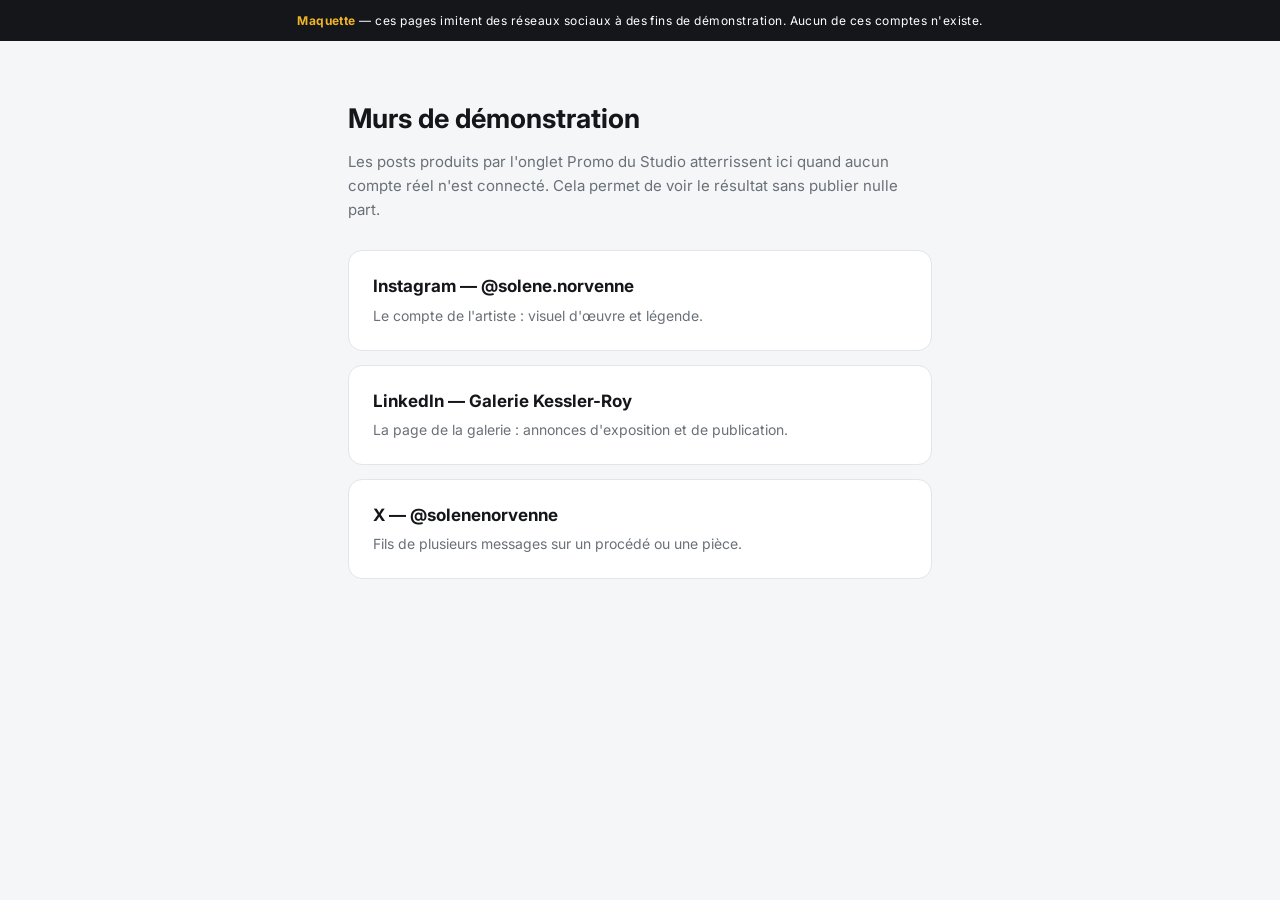
==== index.html @ 0d05a058 "feat: murs de démonstration Instagram, LinkedIn et X pour l'onglet Promo" ====
<!doctype html>
<html lang="fr">
<head>
<meta charset="UTF-8">
<meta name="viewport" content="width=device-width, initial-scale=1.0">
<title>Murs de démonstration — Studio Contenu</title>
<meta name="robots" content="noindex, nofollow">
<link rel="preconnect" href="https://fonts.googleapis.com">
<link href="https://fonts.googleapis.com/css2?family=Inter:wght@300;400;500;600;700&display=swap" rel="stylesheet">
<link rel="stylesheet" href="styles.css">
</head>
<body>

<div class="avis">
  <strong>Maquette</strong> — ces pages imitent des réseaux sociaux à des fins de démonstration.
  Aucun de ces comptes n'existe.
</div>

<div class="sommaire">
  <h1>Murs de démonstration</h1>
  <p>Les posts produits par l'onglet Promo du Studio atterrissent ici quand aucun
    compte réel n'est connecté. Cela permet de voir le résultat sans publier nulle part.</p>

  <a class="carte" href="instagram/">
    <strong>Instagram — @solene.norvenne</strong>
    <span>Le compte de l'artiste : visuel d'œuvre et légende.</span>
  </a>
  <a class="carte" href="linkedin/">
    <strong>LinkedIn — Galerie Kessler-Roy</strong>
    <span>La page de la galerie : annonces d'exposition et de publication.</span>
  </a>
  <a class="carte" href="x/">
    <strong>X — @solenenorvenne</strong>
    <span>Fils de plusieurs messages sur un procédé ou une pièce.</span>
  </a>
</div>

</body>
</html>
---- styles.css ----
:root{
  --ink:#14161a;
  --mut:#6a7078;
  --trait:#e2e5e9;
  --fond:#f4f6f8;
  --insta:#c1387a;
  --li:#1a5f91;
  --x:#14161a;
}

*{box-sizing:border-box}
body{
  margin:0;background:var(--fond);color:var(--ink);
  font-family:'Inter',-apple-system,'Segoe UI',Helvetica,Arial,sans-serif;
  font-size:15px;line-height:1.6;
}
img{max-width:100%;height:auto;display:block}
a{color:inherit}

/* ---------- Bandeau d'honnêteté ---------- */
.avis{
  background:#14161a;color:#fff;font-size:12px;letter-spacing:.04em;
  padding:11px 18px;text-align:center;
}
.avis strong{color:#f0b429}
.avis a{color:#fff}

.page{max-width:620px;margin:0 auto;padding:26px 18px 90px}

/* ---------- En-tête de profil ---------- */
.profil{
  background:#fff;border:1px solid var(--trait);border-radius:14px;
  padding:24px;display:flex;gap:18px;align-items:center;margin-bottom:22px;
}
.avatar{
  width:66px;height:66px;border-radius:50%;flex:0 0 66px;
  background:linear-gradient(135deg,#2b2b28,#6b5637);color:#fff;
  display:flex;align-items:center;justify-content:center;
  font-weight:700;font-size:22px;letter-spacing:.04em;
}
.profil h1{margin:0;font-size:19px;letter-spacing:-.01em}
.profil .handle{margin:2px 0 0;color:var(--mut);font-size:14px}
.profil .stats{margin:8px 0 0;color:var(--mut);font-size:13px}

/* ---------- Onglets réseaux ---------- */
.reseaux{display:flex;gap:8px;margin-bottom:22px;flex-wrap:wrap}
.reseaux a{
  flex:1;text-align:center;text-decoration:none;background:#fff;
  border:1px solid var(--trait);border-radius:10px;padding:11px 8px;
  font-size:13px;font-weight:600;color:var(--mut);
}
.reseaux a:hover{border-color:var(--mut);color:var(--ink)}
.reseaux a[aria-current="page"]{background:var(--ink);color:#fff;border-color:var(--ink)}

/* ---------- Publications ---------- */
.post{
  background:#fff;border:1px solid var(--trait);border-radius:14px;
  overflow:hidden;margin-bottom:18px;
}
.post .tete{display:flex;gap:11px;align-items:center;padding:15px 18px}
.post .tete .mini{
  width:38px;height:38px;border-radius:50%;flex:0 0 38px;
  background:linear-gradient(135deg,#2b2b28,#6b5637);color:#fff;
  display:flex;align-items:center;justify-content:center;font-weight:700;font-size:13px;
}
.post .tete .qui{font-weight:600;font-size:14px;line-height:1.3}
.post .tete .quand{color:var(--mut);font-size:12px}
.post .visuel img{width:100%;border-top:1px solid var(--trait);border-bottom:1px solid var(--trait)}
.post .texte{padding:15px 18px 17px;white-space:pre-wrap;font-size:15px}
.post .lien{
  display:block;margin:0 18px 16px;padding:12px 14px;background:var(--fond);
  border:1px solid var(--trait);border-radius:10px;
  font-size:13px;color:var(--mut);text-decoration:none;word-break:break-all;
}
.post .lien:hover{border-color:var(--mut);color:var(--ink)}
.post .barre{
  display:flex;gap:26px;padding:11px 18px;border-top:1px solid var(--trait);
  color:var(--mut);font-size:13px;
}

.ig .tete .qui,.ig .accent{color:var(--insta)}
.li .tete .qui,.li .accent{color:var(--li)}

.vide{
  background:#fff;border:1px dashed var(--trait);border-radius:14px;
  padding:38px 24px;text-align:center;color:var(--mut);
}

/* ---------- Sommaire ---------- */
.sommaire{max-width:620px;margin:0 auto;padding:56px 18px 90px}
.sommaire h1{font-size:27px;margin:0 0 10px}
.sommaire p{color:var(--mut);margin:0 0 28px}
.sommaire a.carte{
  display:block;background:#fff;border:1px solid var(--trait);border-radius:14px;
  padding:22px 24px;margin-bottom:14px;text-decoration:none;
}
.sommaire a.carte:hover{border-color:var(--mut)}
.sommaire a.carte strong{display:block;font-size:17px;margin-bottom:3px}
.sommaire a.carte span{color:var(--mut);font-size:14px}
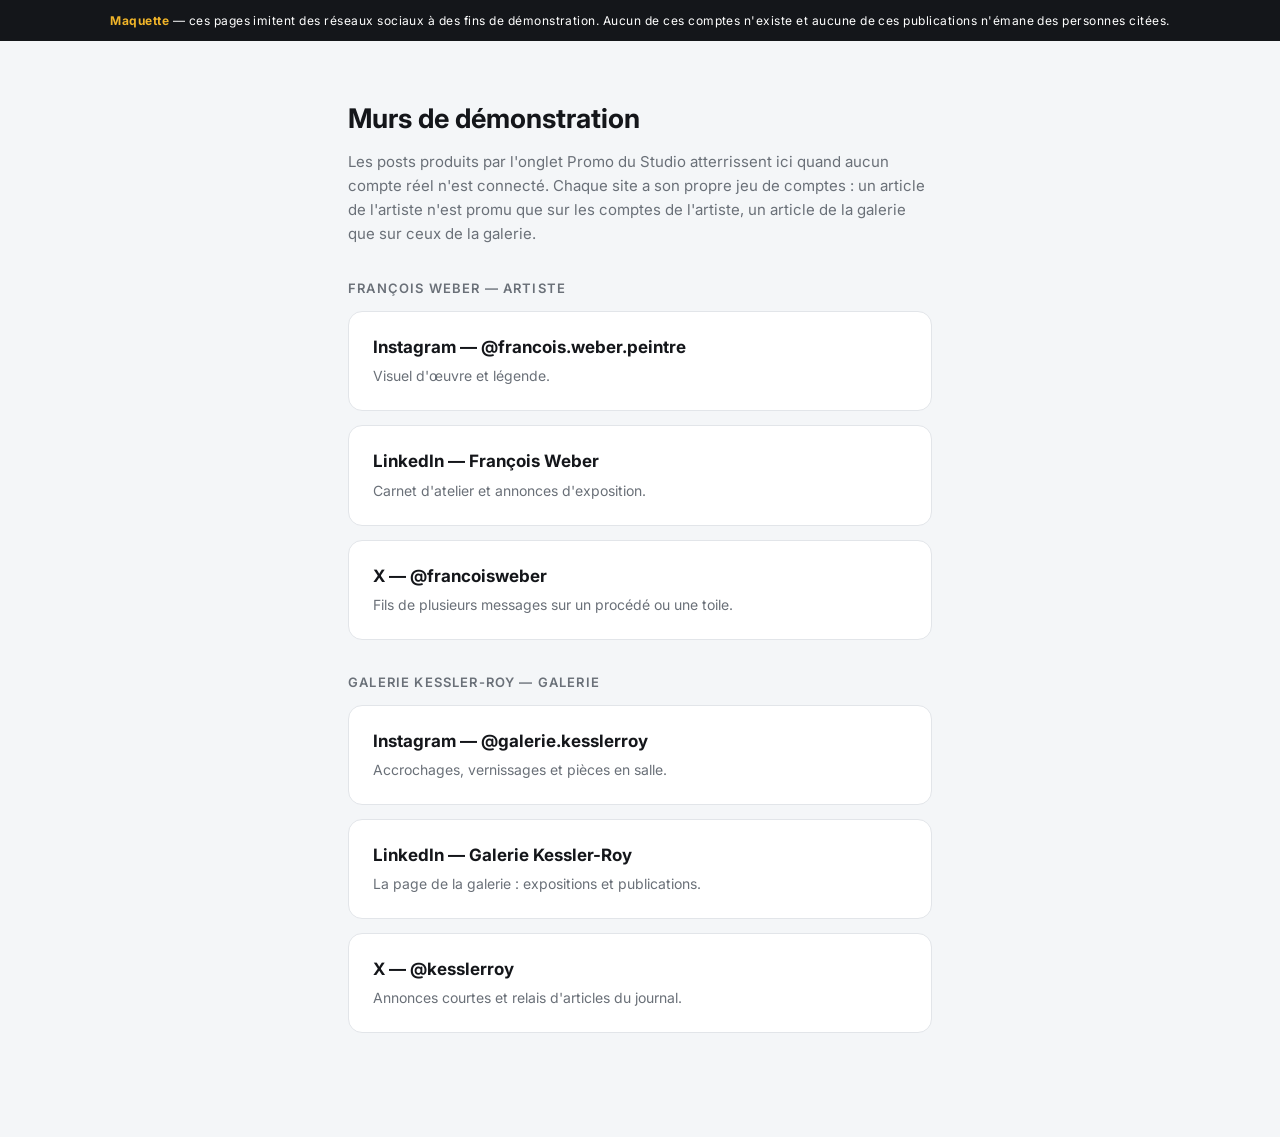
==== commit a287f1ed: "Murs sociaux par site : un jeu Instagram/LinkedIn/X pour l'artiste, un pour la galerie Un article pu" ====
--- a/index.html
+++ b/index.html
@@ -13,25 +13,42 @@
 
 <div class="avis">
   <strong>Maquette</strong> — ces pages imitent des réseaux sociaux à des fins de démonstration.
-  Aucun de ces comptes n'existe.
+  Aucun de ces comptes n'existe et aucune de ces publications n'émane des personnes citées.
 </div>
 
 <div class="sommaire">
   <h1>Murs de démonstration</h1>
   <p>Les posts produits par l'onglet Promo du Studio atterrissent ici quand aucun
-    compte réel n'est connecté. Cela permet de voir le résultat sans publier nulle part.</p>
+    compte réel n'est connecté. Chaque site a son propre jeu de comptes : un article
+    de l'artiste n'est promu que sur les comptes de l'artiste, un article de la galerie
+    que sur ceux de la galerie.</p>
 
-  <a class="carte" href="instagram/">
-    <strong>Instagram — @solene.norvenne</strong>
-    <span>Le compte de l'artiste : visuel d'œuvre et légende.</span>
+  <h2>François Weber — artiste</h2>
+  <a class="carte" href="francois-weber/instagram/">
+    <strong>Instagram — @francois.weber.peintre</strong>
+    <span>Visuel d'œuvre et légende.</span>
   </a>
-  <a class="carte" href="linkedin/">
+  <a class="carte" href="francois-weber/linkedin/">
+    <strong>LinkedIn — François Weber</strong>
+    <span>Carnet d'atelier et annonces d'exposition.</span>
+  </a>
+  <a class="carte" href="francois-weber/x/">
+    <strong>X — @francoisweber</strong>
+    <span>Fils de plusieurs messages sur un procédé ou une toile.</span>
+  </a>
+
+  <h2>Galerie Kessler-Roy — galerie</h2>
+  <a class="carte" href="galerie-kessler-roy/instagram/">
+    <strong>Instagram — @galerie.kesslerroy</strong>
+    <span>Accrochages, vernissages et pièces en salle.</span>
+  </a>
+  <a class="carte" href="galerie-kessler-roy/linkedin/">
     <strong>LinkedIn — Galerie Kessler-Roy</strong>
-    <span>La page de la galerie : annonces d'exposition et de publication.</span>
+    <span>La page de la galerie : expositions et publications.</span>
   </a>
-  <a class="carte" href="x/">
-    <strong>X — @solenenorvenne</strong>
-    <span>Fils de plusieurs messages sur un procédé ou une pièce.</span>
+  <a class="carte" href="galerie-kessler-roy/x/">
+    <strong>X — @kesslerroy</strong>
+    <span>Annonces courtes et relais d'articles du journal.</span>
   </a>
 </div>
 
--- a/styles.css
+++ b/styles.css
@@ -90,6 +90,8 @@
 .sommaire{max-width:620px;margin:0 auto;padding:56px 18px 90px}
 .sommaire h1{font-size:27px;margin:0 0 10px}
 .sommaire p{color:var(--mut);margin:0 0 28px}
+.sommaire h2{font-size:13px;letter-spacing:.09em;text-transform:uppercase;
+  color:var(--mut);font-weight:600;margin:32px 0 12px}
 .sommaire a.carte{
   display:block;background:#fff;border:1px solid var(--trait);border-radius:14px;
   padding:22px 24px;margin-bottom:14px;text-decoration:none;
